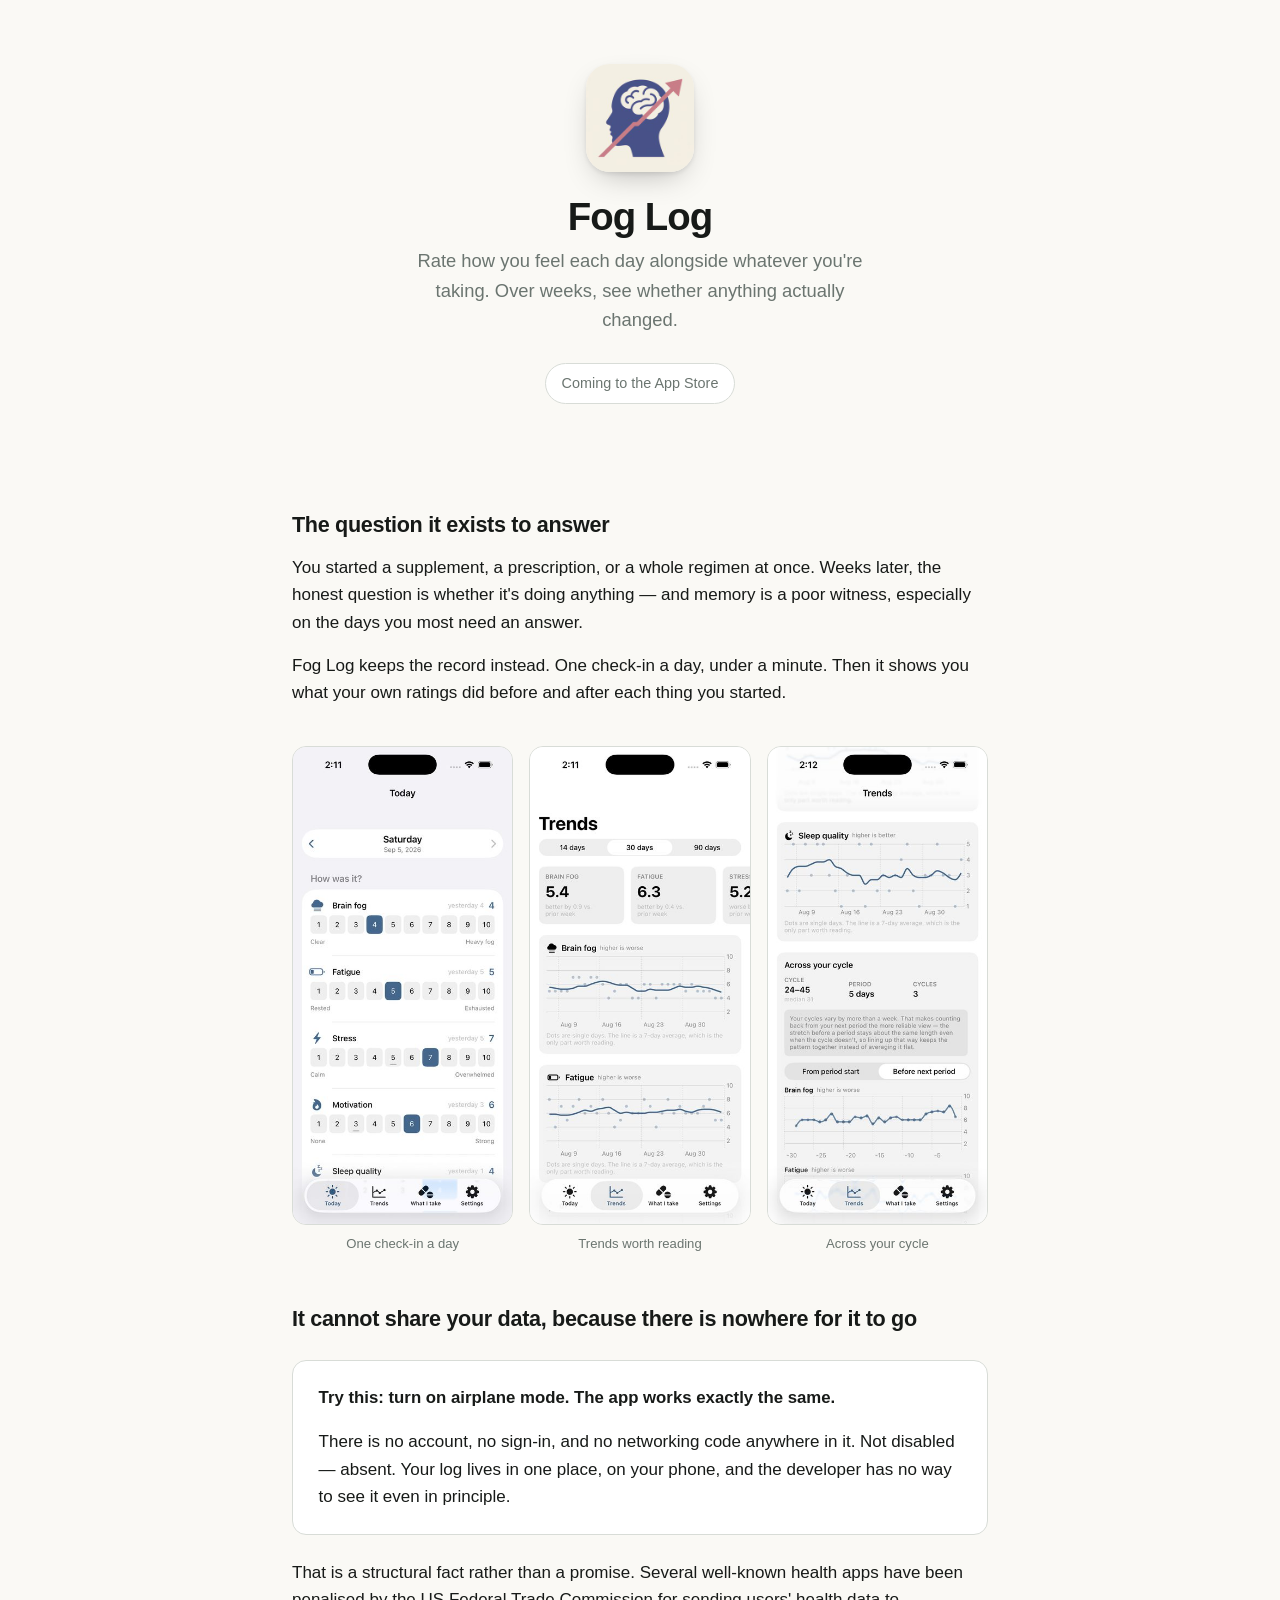
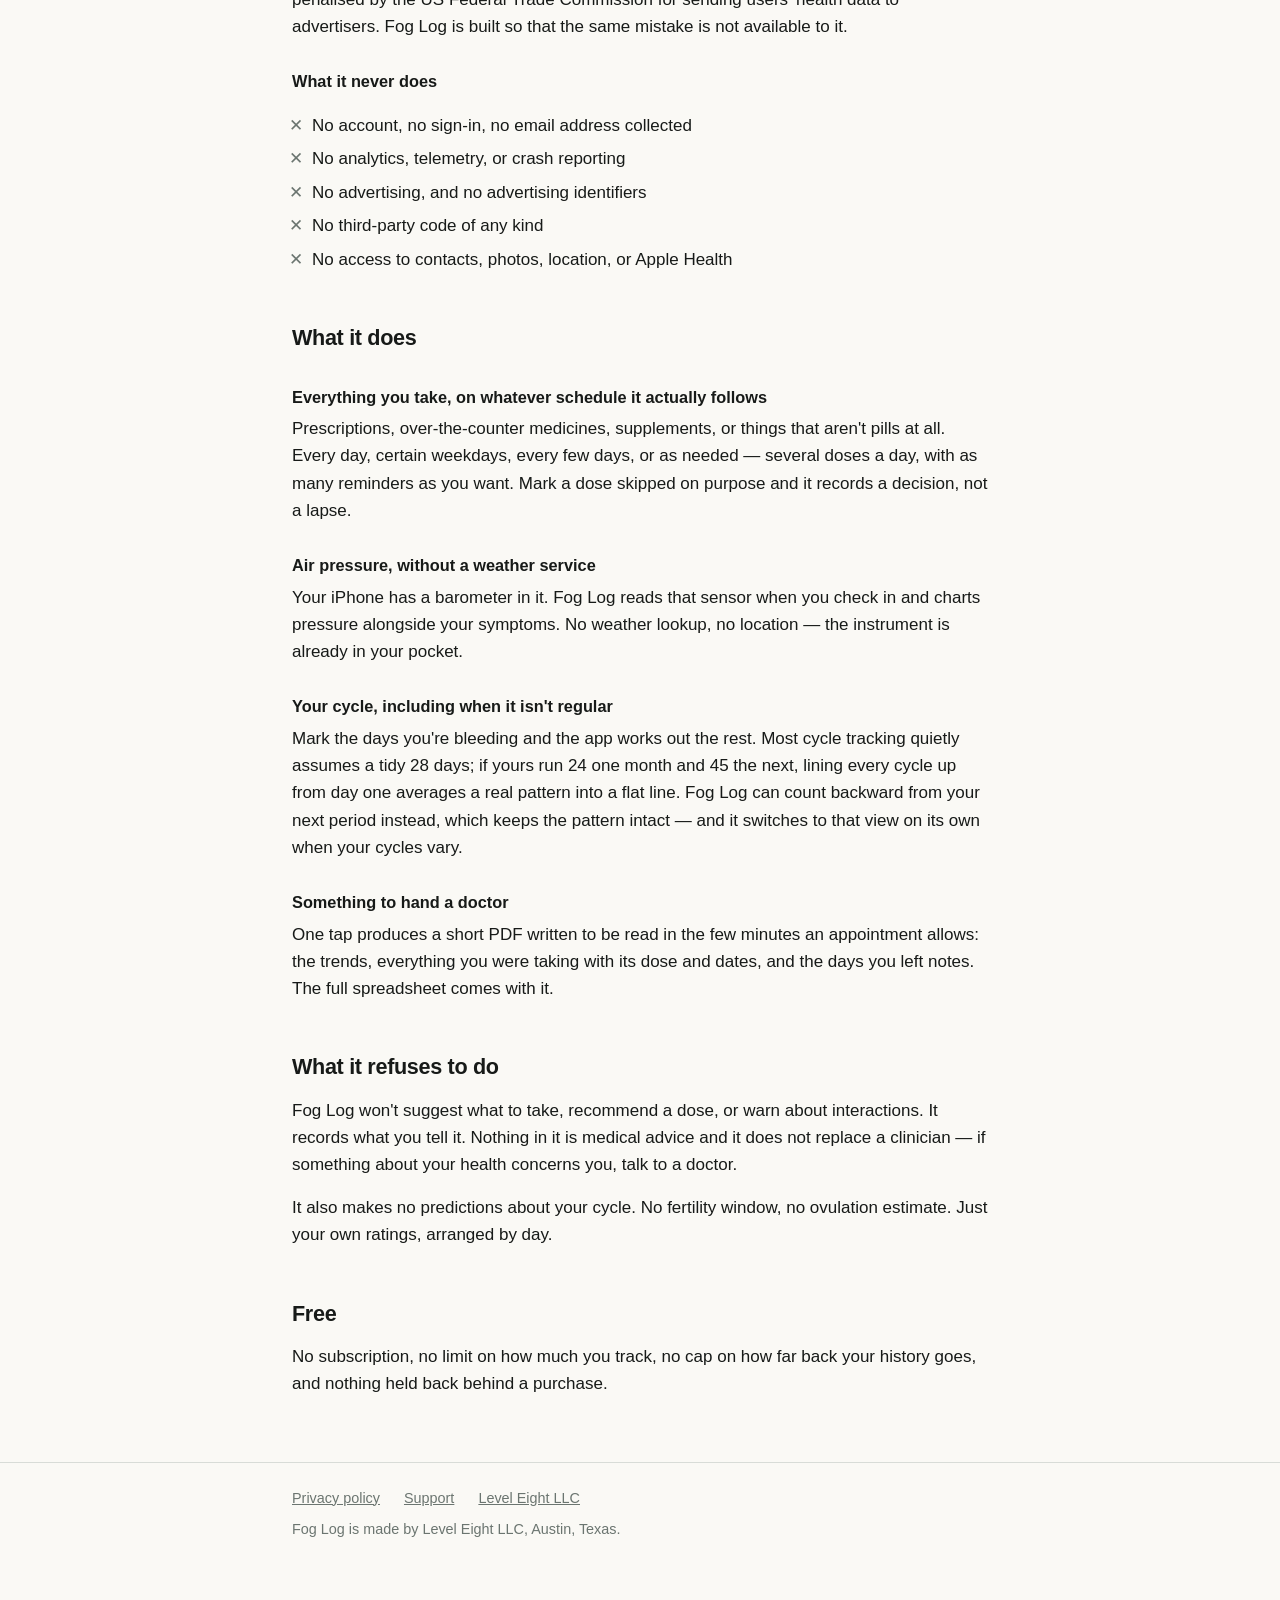
==== index.html @ ce45b76f "Fog Log site: what it does, why it can't share your data, and how to reach us" ====
<!doctype html>
<html lang="en">
<head>
<meta charset="utf-8">
<meta name="viewport" content="width=device-width, initial-scale=1">
<title>Fog Log — a private daily log for symptoms and what you take</title>
<meta name="description" content="Rate how you feel each day alongside whatever you're taking, and see over weeks whether anything actually changed. Everything stays on your phone. No account, no server, nothing collected.">
<link rel="stylesheet" href="style.css">
<link rel="icon" href="img/icon.jpg">
<meta property="og:title" content="Fog Log">
<meta property="og:description" content="A private daily log for symptoms and what you take. Everything stays on your phone.">
<meta property="og:image" content="https://foglog.org/img/icon.jpg">
<meta property="og:url" content="https://foglog.org/">
<meta name="twitter:card" content="summary">
</head>
<body>

<header class="hero"><div class="wrap">
  <img class="icon" src="img/icon.jpg" alt="Fog Log app icon">
  <h1>Fog Log</h1>
  <p class="tagline">Rate how you feel each day alongside whatever you're taking. Over weeks, see whether anything actually changed.</p>
  <p><span class="status">Coming to the App Store</span></p>
</div></header>

<main class="wrap">

  <h2>The question it exists to answer</h2>
  <p>You started a supplement, a prescription, or a whole regimen at once. Weeks later, the honest question is whether it's doing anything — and memory is a poor witness, especially on the days you most need an answer.</p>
  <p>Fog Log keeps the record instead. One check-in a day, under a minute. Then it shows you what your own ratings did before and after each thing you started.</p>

  <div class="shots">
    <figure>
      <img src="img/today.jpg" alt="The daily check-in: brain fog, fatigue, stress, motivation and sleep rated one to ten, with yesterday's value shown beside each.">
      <figcaption>One check-in a day</figcaption>
    </figure>
    <figure>
      <img src="img/trends.jpg" alt="Trend charts showing daily ratings as dots with a seven-day average line.">
      <figcaption>Trends worth reading</figcaption>
    </figure>
    <figure>
      <img src="img/cycle.jpg" alt="A chart of brain fog and fatigue averaged across the menstrual cycle, aligned backward from the next period.">
      <figcaption>Across your cycle</figcaption>
    </figure>
  </div>

  <h2>It cannot share your data, because there is nowhere for it to go</h2>

  <div class="claim">
    <p class="test"><strong>Try this: turn on airplane mode. The app works exactly the same.</strong></p>
    <p>There is no account, no sign-in, and no networking code anywhere in it. Not disabled — absent. Your log lives in one place, on your phone, and the developer has no way to see it even in principle.</p>
  </div>

  <p>That is a structural fact rather than a promise. Several well-known health apps have been penalised by the US Federal Trade Commission for sending users' health data to advertisers. Fog Log is built so that the same mistake is not available to it.</p>

  <h3>What it never does</h3>
  <ul class="no">
    <li>No account, no sign-in, no email address collected</li>
    <li>No analytics, telemetry, or crash reporting</li>
    <li>No advertising, and no advertising identifiers</li>
    <li>No third-party code of any kind</li>
    <li>No access to contacts, photos, location, or Apple Health</li>
  </ul>

  <h2>What it does</h2>

  <h3>Everything you take, on whatever schedule it actually follows</h3>
  <p>Prescriptions, over-the-counter medicines, supplements, or things that aren't pills at all. Every day, certain weekdays, every few days, or as needed — several doses a day, with as many reminders as you want. Mark a dose skipped on purpose and it records a decision, not a lapse.</p>

  <h3>Air pressure, without a weather service</h3>
  <p>Your iPhone has a barometer in it. Fog Log reads that sensor when you check in and charts pressure alongside your symptoms. No weather lookup, no location — the instrument is already in your pocket.</p>

  <h3>Your cycle, including when it isn't regular</h3>
  <p>Mark the days you're bleeding and the app works out the rest. Most cycle tracking quietly assumes a tidy 28 days; if yours run 24 one month and 45 the next, lining every cycle up from day one averages a real pattern into a flat line. Fog Log can count backward from your next period instead, which keeps the pattern intact — and it switches to that view on its own when your cycles vary.</p>

  <h3>Something to hand a doctor</h3>
  <p>One tap produces a short PDF written to be read in the few minutes an appointment allows: the trends, everything you were taking with its dose and dates, and the days you left notes. The full spreadsheet comes with it.</p>

  <h2>What it refuses to do</h2>
  <p>Fog Log won't suggest what to take, recommend a dose, or warn about interactions. It records what you tell it. Nothing in it is medical advice and it does not replace a clinician — if something about your health concerns you, talk to a doctor.</p>
  <p>It also makes no predictions about your cycle. No fertility window, no ovulation estimate. Just your own ratings, arranged by day.</p>

  <h2>Free</h2>
  <p>No subscription, no limit on how much you track, no cap on how far back your history goes, and nothing held back behind a purchase.</p>

</main>

<footer><div class="wrap">
  <nav>
    <a href="/privacy.html">Privacy policy</a>
    <a href="/support.html">Support</a>
    <a href="https://leveleightllc.com">Level Eight LLC</a>
  </nav>
  <div>Fog Log is made by Level Eight LLC, Austin, Texas.</div>
</div></footer>

</body>
</html>
---- style.css ----
:root {
  --ink: #171a18; --muted: #6b7570; --line: #d8dcd7;
  --accent: #3c5c86; --bg: #faf9f5; --panel: #ffffff;
  color-scheme: light dark;
}
@media (prefers-color-scheme: dark) {
  :root { --ink:#e7eae7; --muted:#8b9591; --line:#272d2f; --accent:#85a5c7; --bg:#0e1113; --panel:#15181a; }
}
* { box-sizing: border-box; }
body {
  margin: 0; background: var(--bg); color: var(--ink);
  font: 17px/1.6 -apple-system, BlinkMacSystemFont, "Segoe UI", Roboto, Helvetica, Arial, sans-serif;
  -webkit-font-smoothing: antialiased;
}
.wrap { max-width: 46rem; margin: 0 auto; padding: 0 1.25rem; }

header.hero { padding: 4rem 0 2.5rem; text-align: center; }
header.hero img.icon {
  width: 108px; height: 108px; border-radius: 24px; display: block; margin: 0 auto 1.5rem;
  box-shadow: 0 2px 4px rgba(0,0,0,.08), 0 12px 32px -12px rgba(0,0,0,.3);
}
h1 { font-size: 2.4rem; margin: 0 0 .5rem; letter-spacing: -0.025em; line-height: 1.1; }
.tagline { font-size: 1.15rem; color: var(--muted); margin: 0 auto; max-width: 30rem; }

.status {
  display: inline-block; margin-top: 1.75rem; padding: .5rem 1rem;
  border: 1px solid var(--line); border-radius: 999px;
  font-size: .9rem; color: var(--muted); background: var(--panel);
}

h2 { font-size: 1.35rem; margin: 3rem 0 .75rem; letter-spacing: -0.015em; }
h3 { font-size: 1.02rem; margin: 1.75rem 0 .35rem; }
p { margin: 0 0 1rem; }
a { color: var(--accent); }
strong { font-weight: 650; }

.shots {
  display: grid; grid-template-columns: repeat(3, 1fr); gap: 1rem;
  margin: 2.5rem 0 1rem;
}
.shots figure { margin: 0; }
.shots img {
  width: 100%; height: auto; display: block;
  border: 1px solid var(--line); border-radius: 14px;
}
.shots figcaption { font-size: .82rem; color: var(--muted); margin-top: .5rem; text-align: center; }
@media (max-width: 600px) { .shots { grid-template-columns: 1fr; gap: 1.75rem; } }

.claim {
  background: var(--panel); border: 1px solid var(--line);
  border-radius: 14px; padding: 1.5rem 1.6rem; margin: 1.5rem 0;
}
.claim p:last-child { margin-bottom: 0; }
.test { font-size: 1.05rem; }

ul { padding-left: 1.25rem; } li { margin: .4rem 0; }
.no li::marker { content: "✕  "; color: var(--muted); }

footer {
  border-top: 1px solid var(--line); margin-top: 4rem;
  padding: 1.5rem 0 4rem; font-size: .9rem; color: var(--muted);
}
footer a { color: var(--muted); }
footer nav { margin-bottom: .5rem; }
footer nav a { margin-right: 1.25rem; }
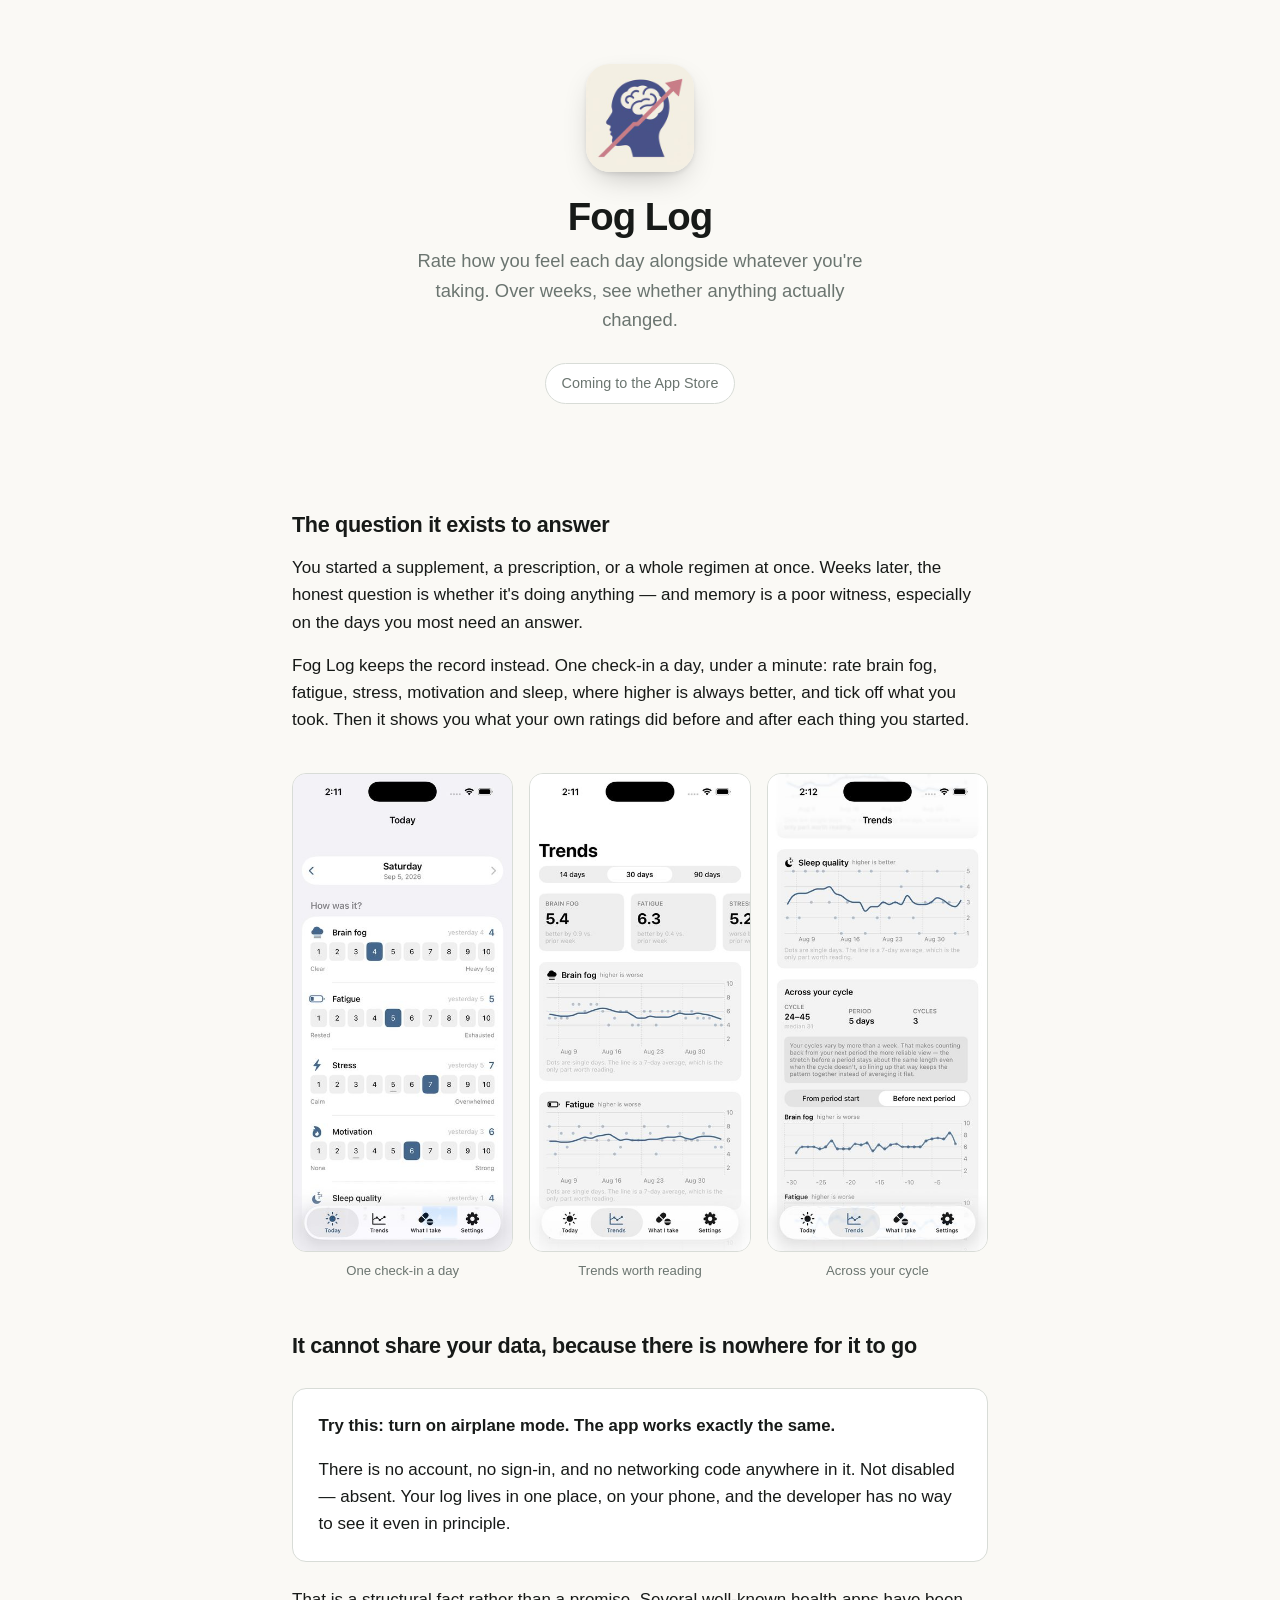
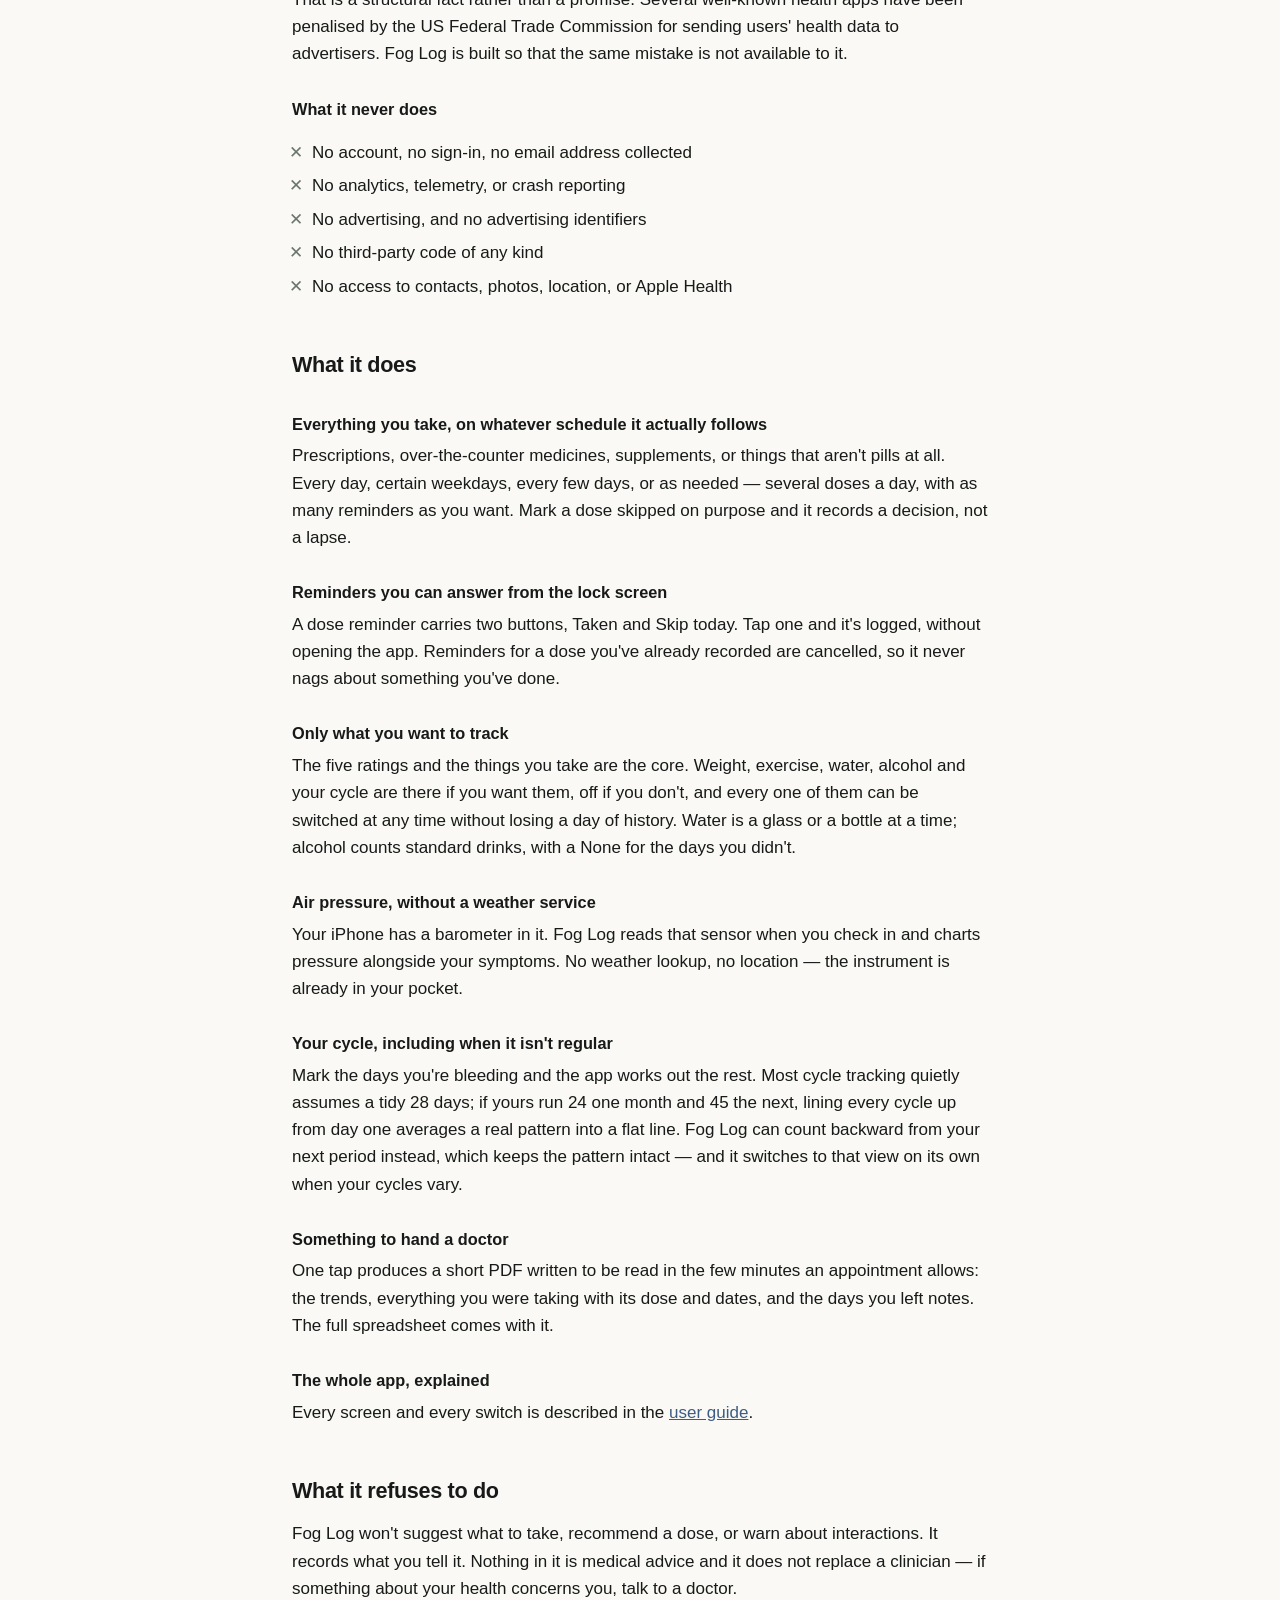
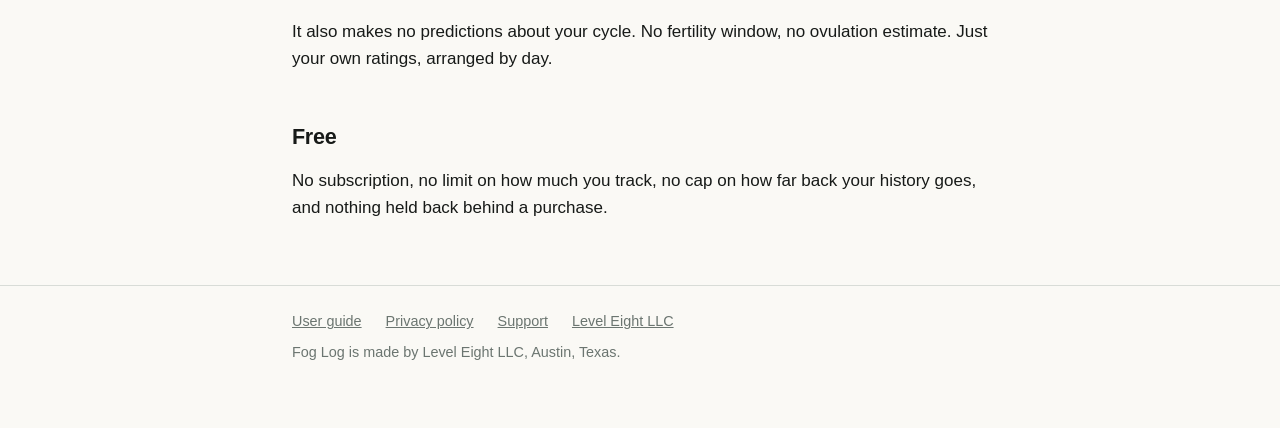
==== commit a94379a8: "User guide; home and support pages updated for higher-is-better scales, reminder buttons, and the ex" ====
--- a/index.html
+++ b/index.html
@@ -26,11 +26,11 @@
 
   <h2>The question it exists to answer</h2>
   <p>You started a supplement, a prescription, or a whole regimen at once. Weeks later, the honest question is whether it's doing anything — and memory is a poor witness, especially on the days you most need an answer.</p>
-  <p>Fog Log keeps the record instead. One check-in a day, under a minute. Then it shows you what your own ratings did before and after each thing you started.</p>
+  <p>Fog Log keeps the record instead. One check-in a day, under a minute: rate brain fog, fatigue, stress, motivation and sleep, where higher is always better, and tick off what you took. Then it shows you what your own ratings did before and after each thing you started.</p>
 
   <div class="shots">
     <figure>
-      <img src="img/today.jpg" alt="The daily check-in: brain fog, fatigue, stress, motivation and sleep rated one to ten, with yesterday's value shown beside each.">
+      <img src="img/today.jpg" alt="The daily check-in: brain fog, fatigue, stress, motivation and sleep rated one to ten, higher is better, with yesterday's value shown beside each.">
       <figcaption>One check-in a day</figcaption>
     </figure>
     <figure>
@@ -66,6 +66,12 @@
   <h3>Everything you take, on whatever schedule it actually follows</h3>
   <p>Prescriptions, over-the-counter medicines, supplements, or things that aren't pills at all. Every day, certain weekdays, every few days, or as needed — several doses a day, with as many reminders as you want. Mark a dose skipped on purpose and it records a decision, not a lapse.</p>
 
+  <h3>Reminders you can answer from the lock screen</h3>
+  <p>A dose reminder carries two buttons, Taken and Skip today. Tap one and it's logged, without opening the app. Reminders for a dose you've already recorded are cancelled, so it never nags about something you've done.</p>
+
+  <h3>Only what you want to track</h3>
+  <p>The five ratings and the things you take are the core. Weight, exercise, water, alcohol and your cycle are there if you want them, off if you don't, and every one of them can be switched at any time without losing a day of history. Water is a glass or a bottle at a time; alcohol counts standard drinks, with a None for the days you didn't.</p>
+
   <h3>Air pressure, without a weather service</h3>
   <p>Your iPhone has a barometer in it. Fog Log reads that sensor when you check in and charts pressure alongside your symptoms. No weather lookup, no location — the instrument is already in your pocket.</p>
 
@@ -74,6 +80,9 @@
 
   <h3>Something to hand a doctor</h3>
   <p>One tap produces a short PDF written to be read in the few minutes an appointment allows: the trends, everything you were taking with its dose and dates, and the days you left notes. The full spreadsheet comes with it.</p>
+
+  <h3>The whole app, explained</h3>
+  <p>Every screen and every switch is described in the <a href="/guide.html">user guide</a>.</p>
 
   <h2>What it refuses to do</h2>
   <p>Fog Log won't suggest what to take, recommend a dose, or warn about interactions. It records what you tell it. Nothing in it is medical advice and it does not replace a clinician — if something about your health concerns you, talk to a doctor.</p>
@@ -86,6 +95,7 @@
 
 <footer><div class="wrap">
   <nav>
+    <a href="/guide.html">User guide</a>
     <a href="/privacy.html">Privacy policy</a>
     <a href="/support.html">Support</a>
     <a href="https://leveleightllc.com">Level Eight LLC</a>
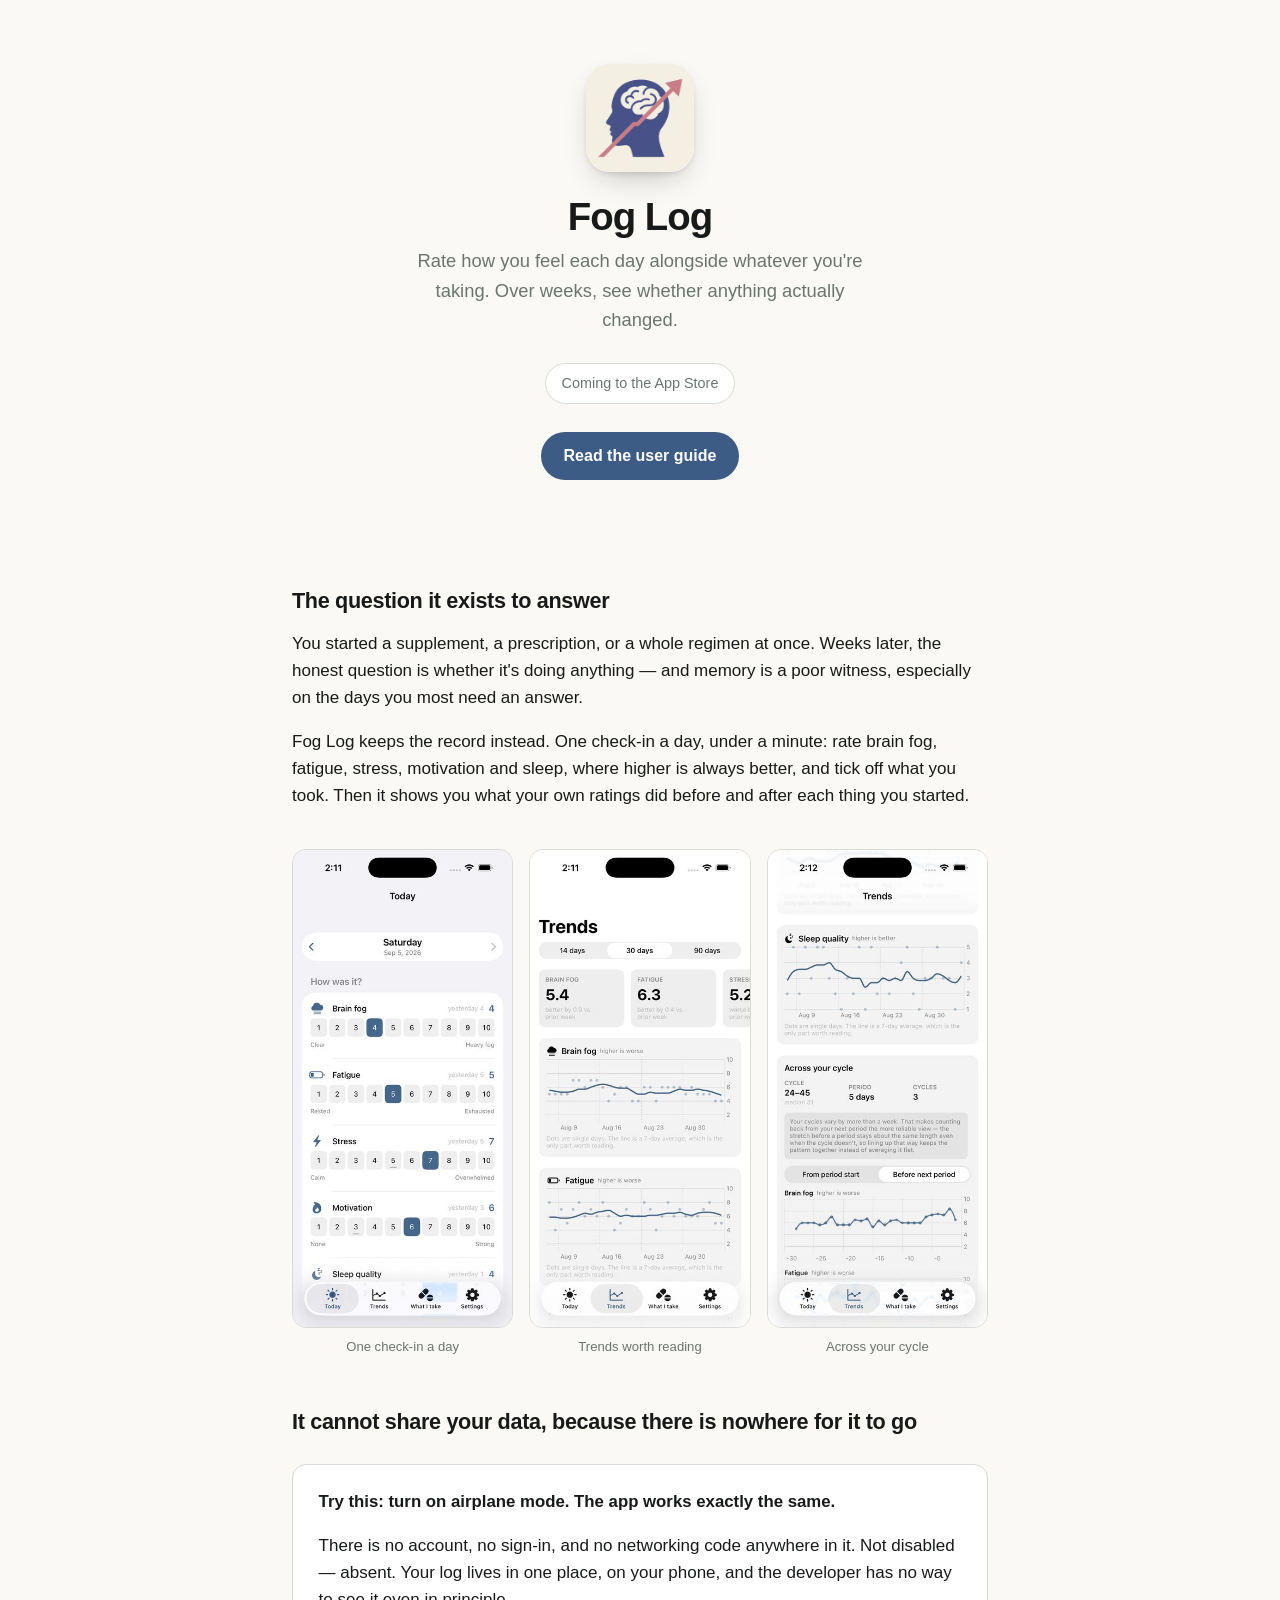
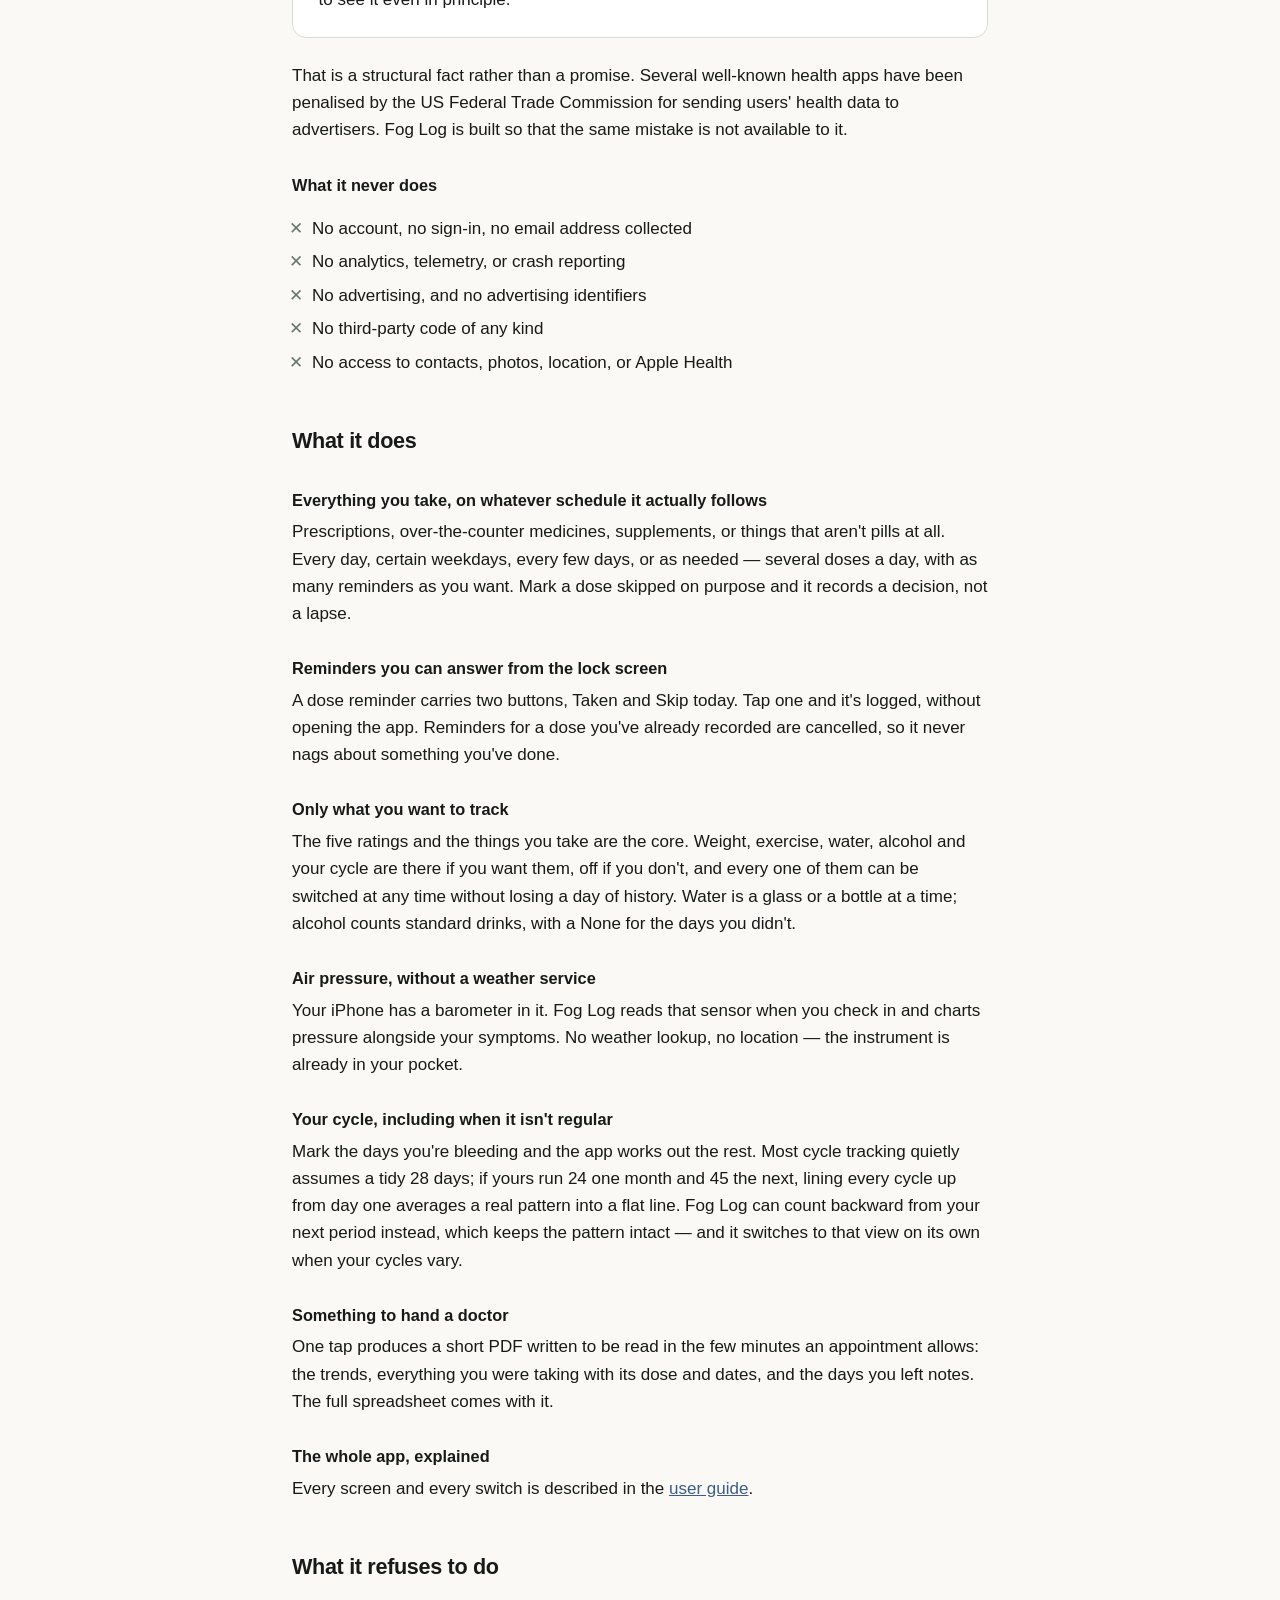
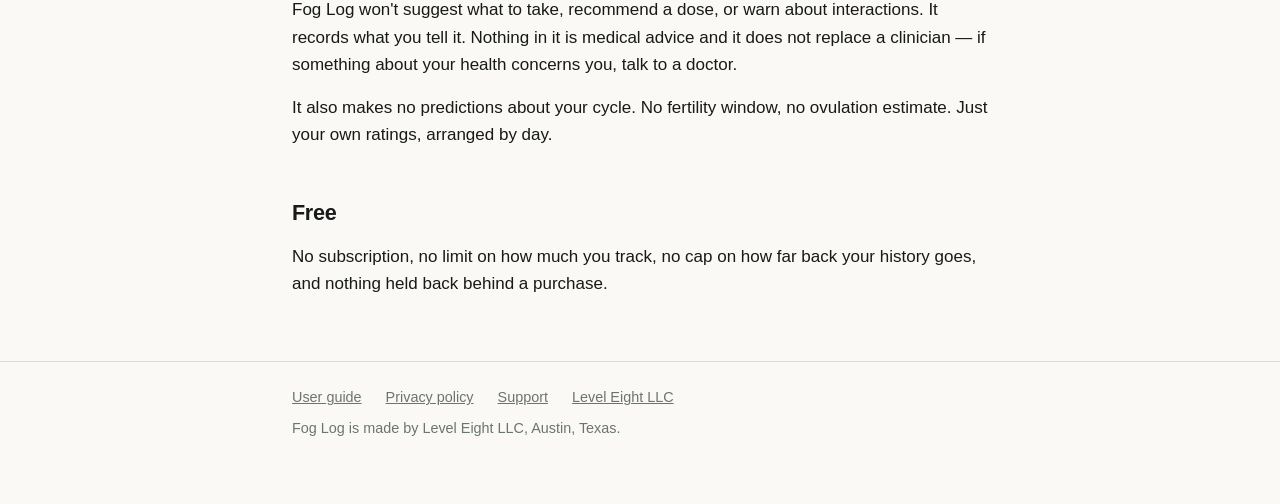
==== commit f7f67218: "Home page: Read the user guide button in the hero" ====
--- a/index.html
+++ b/index.html
@@ -20,6 +20,7 @@
   <h1>Fog Log</h1>
   <p class="tagline">Rate how you feel each day alongside whatever you're taking. Over weeks, see whether anything actually changed.</p>
   <p><span class="status">Coming to the App Store</span></p>
+  <p><a class="button" href="/guide.html">Read the user guide</a></p>
 </div></header>
 
 <main class="wrap">
--- a/style.css
+++ b/style.css
@@ -27,6 +27,13 @@
   border: 1px solid var(--line); border-radius: 999px;
   font-size: .9rem; color: var(--muted); background: var(--panel);
 }
+
+.button {
+  display: inline-block; margin-top: .75rem; padding: .7rem 1.4rem;
+  background: var(--accent); color: #fff !important; text-decoration: none;
+  border-radius: 999px; font-weight: 650; font-size: 1rem;
+}
+.button:hover { filter: brightness(1.08); }
 
 h2 { font-size: 1.35rem; margin: 3rem 0 .75rem; letter-spacing: -0.015em; }
 h3 { font-size: 1.02rem; margin: 1.75rem 0 .35rem; }
